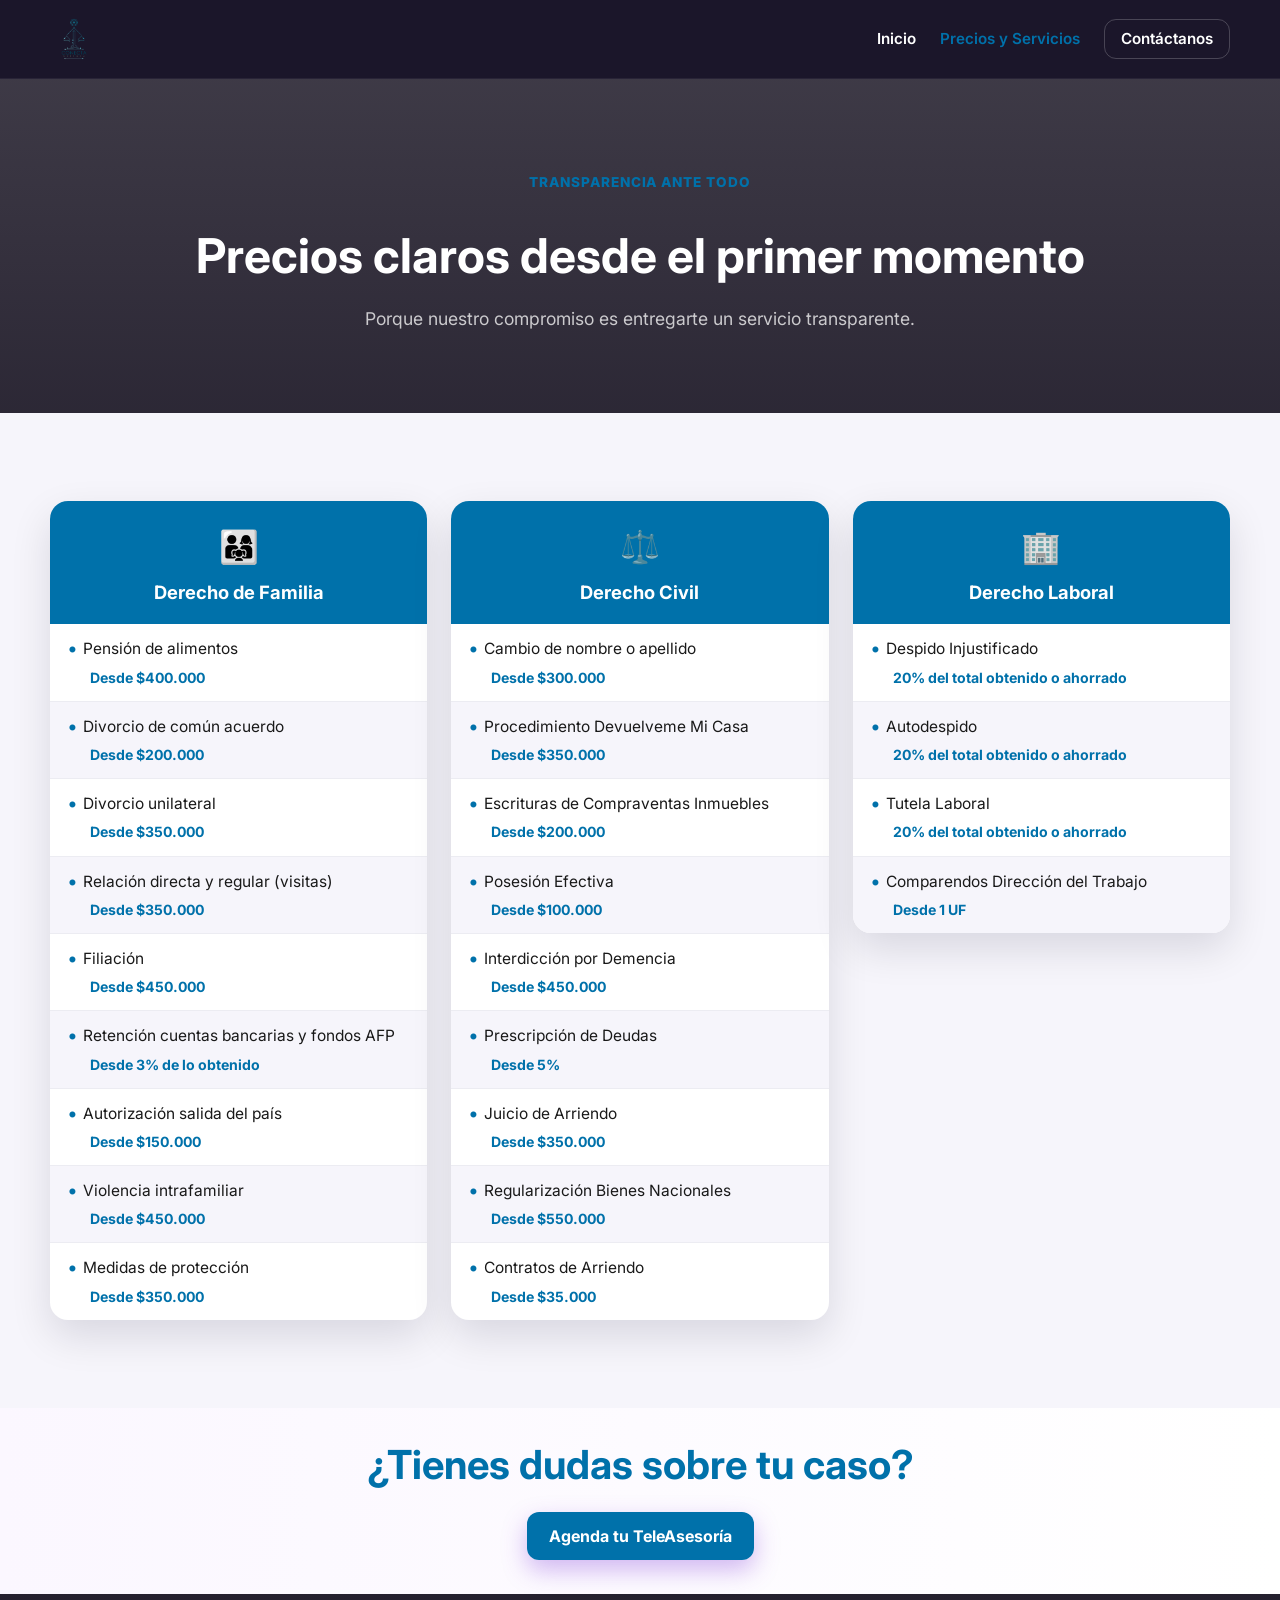
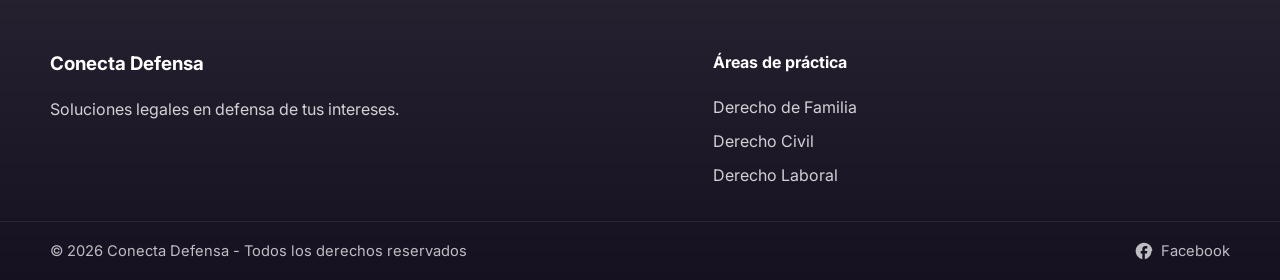
==== precios.html @ cf064979 "Modificaciones hechas por Diego Rojas" ====
<!DOCTYPE html>
<html lang="es">
<head>
  <meta charset="UTF-8" />
  <meta name="viewport" content="width=device-width, initial-scale=1.0" />
  <title>Precios y Servicios | Conecta Defensa</title>
  <meta
    name="description"
    content="Conoce nuestros precios claros y transparentes en Derecho de Familia, Civil y Laboral."
  />
  <link rel="preconnect" href="https://fonts.googleapis.com" />
  <link rel="preconnect" href="https://fonts.gstatic.com" crossorigin />
  <link
    href="https://fonts.googleapis.com/css2?family=Inter:wght@400;500;600;700;800&display=swap"
    rel="stylesheet"
  />
  <link rel="icon" href="./image/fav.ico" type="image/x-icon" />
  <link rel="stylesheet" href="./style.css" />
</head>
<body>
  <header class="site-header">
    <div class="container nav">
      <a href="./index.html" class="logo">
        <img src="./image/ConectaLogo.png" alt="Conecta Defensa" class="logo-img" />
      </a>

      <nav class="menu">
        <a href="./index.html">Inicio</a>
        <a href="./precios.html" class="active">Precios y Servicios</a>
        <a href="https://calendly.com/conectadefensa/30min" class="btn btn-sm btn-outline">Contáctanos</a>
      </nav>
    </div>
  </header>

  <main>
    <!-- BANNER -->
    <section class="pricing-hero">
      <div class="container pricing-hero-content">
        <span class="tag">TRANSPARENCIA ANTE TODO</span>
        <h1>Precios claros desde el primer momento</h1>
        <p>Porque nuestro compromiso es entregarte un servicio transparente.</p>
      </div>
    </section>

    <!-- PRECIOS 3 COLUMNAS -->
    <section class="section light">
      <div class="container">
        <div class="pricing-cols">

          <!-- FAMILIA -->
          <div class="pricing-col">
            <div class="pricing-col-head">
              <span class="pricing-col-icon">👨‍👩‍👧</span>
              <h2>Derecho de Familia</h2>
            </div>
            <ul class="price-table">
              <li>
                <span class="pt-check">•</span>
                <span class="pt-name">Pensión de alimentos</span>
                <span class="pt-price">Desde $400.000</span>
              </li>
              <li>
                <span class="pt-check">•</span>
                <span class="pt-name">Divorcio de común acuerdo</span>
                <span class="pt-price">Desde $200.000</span>
              </li>
              <li>
                <span class="pt-check">•</span>
                <span class="pt-name">Divorcio unilateral</span>
                <span class="pt-price">Desde $350.000</span>
              </li>
              <li>
                <span class="pt-check">•</span>
                <span class="pt-name">Relación directa y regular (visitas)</span>
                <span class="pt-price">Desde $350.000</span>
              </li>
              <li>
                <span class="pt-check">•</span>
                <span class="pt-name">Filiación</span>
                <span class="pt-price">Desde $450.000</span>
              </li>
              <li>
                <span class="pt-check">•</span>
                <span class="pt-name">Retención cuentas bancarias y fondos AFP</span>
                <span class="pt-price">Desde 3% de lo obtenido</span>
              </li>
              <li>
                <span class="pt-check">•</span>
                <span class="pt-name">Autorización salida del país</span>
                <span class="pt-price">Desde $150.000</span>
              </li>
              <li>
                <span class="pt-check">•</span>
                <span class="pt-name">Violencia intrafamiliar</span>
                <span class="pt-price">Desde $450.000</span>
              </li>
              <li>
                <span class="pt-check">•</span>
                <span class="pt-name">Medidas de protección</span>
                <span class="pt-price">Desde $350.000</span>
              </li>
            </ul>
          </div>

          <!-- CIVIL -->
          <div class="pricing-col">
            <div class="pricing-col-head">
              <span class="pricing-col-icon">⚖️</span>
              <h2>Derecho Civil</h2>
            </div>
            <ul class="price-table">
              <li>
                <span class="pt-check">•</span>
                <span class="pt-name">Cambio de nombre o apellido</span>
                <span class="pt-price">Desde $300.000</span>
              </li>
              <li>
                <span class="pt-check">•</span>
                <span class="pt-name">Procedimiento Devuelveme Mi Casa</span>
                <span class="pt-price">Desde $350.000</span>
              </li>
              <li>
                <span class="pt-check">•</span>
                <span class="pt-name">Escrituras de Compraventas Inmuebles</span>
                <span class="pt-price">Desde $200.000</span>
              </li>
              <li>
                <span class="pt-check">•</span>
                <span class="pt-name">Posesión Efectiva</span>
                <span class="pt-price">Desde $100.000</span>
              </li>
              <li>
                <span class="pt-check">•</span>
                <span class="pt-name">Interdicción por Demencia</span>
                <span class="pt-price">Desde $450.000</span>
              </li>
              <li>
                <span class="pt-check">•</span>
                <span class="pt-name">Prescripción de Deudas</span>
                <span class="pt-price">Desde 5%</span>
              </li>
              <li>
                <span class="pt-check">•</span>
                <span class="pt-name">Juicio de Arriendo</span>
                <span class="pt-price">Desde $350.000</span>
              </li>
              <li>
                <span class="pt-check">•</span>
                <span class="pt-name">Regularización Bienes Nacionales</span>
                <span class="pt-price">Desde $550.000</span>
              </li>
              <li>
                <span class="pt-check">•</span>
                <span class="pt-name">Contratos de Arriendo</span>
                <span class="pt-price">Desde $35.000</span>
              </li>
            </ul>
          </div>

          <!-- LABORAL -->
          <div class="pricing-col">
            <div class="pricing-col-head">
              <span class="pricing-col-icon">🏢</span>
              <h2>Derecho Laboral</h2>
            </div>
            <ul class="price-table">
              <li>
                <span class="pt-check">•</span>
                <span class="pt-name">Despido Injustificado</span>
                <span class="pt-price">20% del total obtenido o ahorrado</span>
              </li>
              <li>
                <span class="pt-check">•</span>
                <span class="pt-name">Autodespido</span>
                <span class="pt-price">20% del total obtenido o ahorrado</span>
              </li>
              <li>
                <span class="pt-check">•</span>
                <span class="pt-name">Tutela Laboral</span>
                <span class="pt-price">20% del total obtenido o ahorrado</span>
              </li>
              <li>
                <span class="pt-check">•</span>
                <span class="pt-name">Comparendos Dirección del Trabajo</span>
                <span class="pt-price">Desde 1 UF</span>
              </li>
            </ul>
          </div>

        </div>
      </div>
    </section>

    <!-- CTA -->
    <section class="band-message">
      <div class="container" style="display:flex; flex-direction:column; align-items:center; gap:24px;">
        <h2>¿Tienes dudas sobre tu caso?</h2>
        <a href="https://calendly.com/conectadefensa/30min" class="btn btn-primary">Agenda tu TeleAsesoría</a>
      </div>
    </section>
  </main>

  <footer class="site-footer">
    <div class="container footer-grid">
      <div>
        <h3>Conecta Defensa</h3>
        <p>Soluciones legales en defensa de tus intereses.</p>
      </div>

      <div>
        <h4>Áreas de práctica</h4>
        <ul>
          <li>Derecho de Familia</li>
          <li>Derecho Civil</li>
          <li>Derecho Laboral</li>
        </ul>
      </div>
    </div>

    <div class="footer-bottom">
      <div class="container footer-bottom-inner">
        <p>© 2026 Conecta Defensa - Todos los derechos reservados</p>
        <div class="footer-social">
          <a href="https://web.facebook.com/conectadefensa" target="_blank" rel="noopener" aria-label="Facebook">
            <svg xmlns="http://www.w3.org/2000/svg" width="20" height="20" viewBox="0 0 24 24" fill="currentColor"><path d="M22 12c0-5.52-4.48-10-10-10S2 6.48 2 12c0 4.84 3.44 8.87 8 9.8V15H8v-3h2V9.5C10 7.57 11.57 6 13.5 6H16v3h-2c-.55 0-1 .45-1 1v2h3l-.5 3H13v6.8c4.56-.93 8-4.96 8-9.8z"/></svg>
            Facebook
          </a>
        </div>
      </div>
    </div>
  </footer>
  <script src="./index.js" defer></script>
</body>
</html>
---- style.css ----
:root {
  --bg-dark: #0b0320;
  --bg-darker: #060112;
  --purple: #0071aa;
  --purple-2: #0071aa;
  --purple-3: hsl(218, 100%, 58%);
  --teal: #0e5d73;
  --green: #1d8f2f;
  --green-dark: #167325;
  --orange: #ff6b1a;
  --orange-dark: #e75a10;
  --text: #191919;
  --muted: #6c7280;
  --white: #ffffff;
  --line: #ececf2;
  --bg-light: #f6f5fb;
  --bg-soft: #eef2f7;
  --shadow: 0 16px 40px rgba(12, 12, 31, 0.12);
  --radius: 18px;
  --container: 1180px;
}

* {
  box-sizing: border-box;
}

html {
  scroll-behavior: smooth;
}

body {
  margin: 0;
  font-family: "Inter", sans-serif;
  color: var(--text);
  background: #fff;
  line-height: 1.5;
}

img {
  max-width: 100%;
  display: block;
}

a {
  color: inherit;
  text-decoration: none;
}

button,
input,
textarea {
  font: inherit;
}

.container {
  width: min(calc(100% - 32px), var(--container));
  margin: 0 auto;
}

/* HEADER */
.site-header {
  position: sticky;
  top: 0;
  z-index: 50;
  background: rgba(8, 3, 24, 0.92);
  backdrop-filter: blur(8px);
  border-bottom: 1px solid rgba(255, 255, 255, 0.06);
}

.nav {
  min-height: 78px;
  display: flex;
  align-items: center;
  justify-content: space-between;
  gap: 24px;
}

.logo {
  display: flex;
  align-items: center;
  gap: 12px;
  color: var(--white);
}

.logo-img {
  height: 48px;
  width: auto;
  display: block;
  object-fit: contain;
}

.logo-mark {
  width: 48px;
  height: 48px;
  display: grid;
  place-items: center;
  border-radius: 14px;
  font-weight: 800;
  background: linear-gradient(135deg, var(--purple-2), var(--purple-3));
  box-shadow: var(--shadow);
}

.logo-text {
  display: flex;
  flex-direction: column;
  line-height: 1.1;
}

.logo-text strong {
  font-size: 1rem;
}

.logo-text span {
  font-size: 0.78rem;
  color: rgba(255, 255, 255, 0.72);
}

.menu {
  display: flex;
  align-items: center;
  gap: 24px;
  color: var(--white);
}

.menu a {
  font-weight: 600;
  font-size: 0.95rem;
}

/* BUTTONS */
.btn {
  display: inline-flex;
  align-items: center;
  justify-content: center;
  min-height: 48px;
  padding: 0 22px;
  border-radius: 12px;
  border: 0;
  cursor: pointer;
  font-weight: 700;
  transition: 0.25s ease;
}

.btn:hover {
  transform: translateY(-2px);
}

.btn-sm {
  min-height: 40px;
  padding: 0 16px;
  font-size: 0.92rem;
}

.btn-outline {
  border: 1px solid rgba(255, 255, 255, 0.2);
}

.btn-outline:hover {
  background: rgba(255, 255, 255, 0.08);
}

.btn-primary {
  color: #fff;
  background: linear-gradient(135deg, #0071aa, #0071aa);
  box-shadow: 0 10px 24px rgba(125, 54, 214, 0.35);
}

.btn-whatsapp {
  color: #fff;
  background: linear-gradient(135deg, #189d3b, #22c55e);
  box-shadow: 0 10px 24px rgba(34, 197, 94, 0.35);
}

.btn-orange {
  color: var(--orange);
  background: transparent;
  border: 1.5px solid var(--orange);
}

.btn-orange:hover {
  background: rgba(255, 107, 26, 0.08);
  border-color: var(--orange-dark);
  color: var(--orange-dark);
}

.btn-green {
  color: var(--green);
  background: transparent;
  border: 1.5px solid var(--green);
}

.btn-green:hover {
  background: rgba(29, 143, 47, 0.08);
  border-color: var(--green-dark);
  color: var(--green-dark);
}

.btn-gradient {
  color: #fff;
  background: linear-gradient(90deg, #ffb44d, #ff5f6d, #0071aa);
  box-shadow: 0 12px 24px rgba(217, 70, 239, 0.22);
}

/* HERO */
.hero {
  position: relative;
  min-height: 680px;
  display: flex;
  align-items: center;
  overflow: hidden;
  background:
    linear-gradient(rgba(6, 1, 18, 0.55), rgba(27, 7, 44, 0.8)),
    url("https://images.unsplash.com/photo-1477959858617-67f85cf4f1df?auto=format&fit=crop&w=1600&q=80")
      center/cover no-repeat;
}

.hero-overlay {
  position: absolute;
  inset: 0;
  background:
    radial-gradient(circle at center, rgba(153, 51, 255, 0.12), transparent 35%),
    linear-gradient(to bottom, rgba(29, 9, 47, 0.25), rgba(75, 0, 130, 0.28));
  pointer-events: none;
}

.hero-content {
  position: relative;
  z-index: 2;
  color: #fff;
  padding: 80px 0;
}

.eyebrow {
  margin: 0 0 10px;
  text-transform: uppercase;
  letter-spacing: 0.3em;
  color: #ff934f;
  font-size: 0.82rem;
  font-weight: 700;
}

.hero h1 {
  margin: 0;
  font-size: clamp(2.8rem, 7vw, 4.5rem);
  line-height: 0.95;
  letter-spacing: -0.03em;
}

.hero h2 {
  margin: 18px 0 8px;
  font-size: clamp(1.2rem, 2.5vw, 2rem);
  font-weight: 700;
}

.hero-copy {
  margin: 0;
  font-size: 1.08rem;
  color: rgba(255, 255, 255, 0.92);
}

.hero-highlight {
  margin: 28px 0 0;
  font-size: 2rem;
  font-weight: 800;
  color: #f7ea22;
}

.hero-actions {
  display: flex;
  flex-wrap: wrap;
  gap: 16px;
  margin-top: 30px;
}

/* STATS */
.stats {
  background: linear-gradient(90deg, #000000, #0071aa);
  color: #fff;
  padding: 20px 0;
}

.stats-grid {
  display: grid;
  grid-template-columns: repeat(3, 1fr);
  gap: 18px;
  text-align: center;
}

.stats-grid article strong {
  display: block;
  font-size: 2rem;
  line-height: 1;
}

.stats-grid article span {
  display: block;
  margin-top: 6px;
  color: rgba(255, 255, 255, 0.85);
}

/* SECTIONS */
.section {
  padding: 88px 0;
}

.light {
  background: var(--bg-light);
}

.section-head {
  margin-bottom: 40px;
}

.section-head.center {
  text-align: center;
}

.section-head h2 {
  margin: 0;
  font-size: clamp(2rem, 4vw, 2.7rem);
  line-height: 1.1;
}

.section-head p {
  margin: 12px auto 0;
  max-width: 760px;
  color: var(--muted);
  font-size: 1.06rem;
}

.tag {
  display: inline-block;
  margin-bottom: 10px;
  font-size: 0.85rem;
  font-weight: 800;
  color: #0071aa;
  text-transform: uppercase;
  letter-spacing: 0.07em;
}

/* MINI STEP */
.steps-intro {
  padding: 44px 0 10px;
  background: #fff;
}

.mini-step {
  text-align: center;
}

.mini-step-icon {
  font-size: 2rem;
}

.mini-step h3 {
  margin: 8px 0 4px;
  color: var(--teal);
  font-size: 1.5rem;
}

.mini-step p {
  margin: 0;
  color: var(--muted);
}

/* CARD GRIDS */
.cards-grid {
  display: grid;
  gap: 24px;
}

.cards-grid.three {
  grid-template-columns: repeat(3, 1fr);
}

.cards-grid.two {
  grid-template-columns: repeat(2, 1fr);
}

.info-card,
.testimonial-card,
.reason-card {
  background: #fff;
  border: 1px solid var(--line);
  border-radius: var(--radius);
  box-shadow: var(--shadow);
}

.info-card {
  padding: 30px 24px;
  text-align: center;
}

.icon-circle {
  width: 62px;
  height: 62px;
  margin: 0 auto 14px;
  display: grid;
  place-items: center;
  border-radius: 50%;
  background: radial-gradient(circle at top, #a855f7, #6d28d9);
  color: #fff;
  font-size: 1.5rem;
}

.step-number {
  display: block;
  font-weight: 800;
  color: #3f3f46;
}

.info-card h3 {
  margin: 8px 0;
  font-size: 1.15rem;
}

.info-card p {
  margin: 0;
  color: var(--muted);
}

/* CAROUSEL */
.carousel {
  position: relative;
}

.carousel-inner {
  display: flex;
  align-items: center;
  gap: 12px;
}

.carousel-track-wrapper {
  flex: 1;
  min-width: 0;
  overflow: hidden;
  position: relative;
}

/* Degradado lateral — solo carrusel proceso */
#proceso-carousel .carousel-track-wrapper::before,
#proceso-carousel .carousel-track-wrapper::after {
  content: '';
  position: absolute;
  top: 0;
  bottom: 0;
  width: 18%;
  z-index: 2;
  pointer-events: none;
}

#proceso-carousel .carousel-track-wrapper::before {
  left: 0;
  background: linear-gradient(to right, #f6f5fb 30%, transparent);
}

#proceso-carousel .carousel-track-wrapper::after {
  right: 0;
  background: linear-gradient(to left, #f6f5fb 30%, transparent);
}

.carousel-track {
  display: flex;
  transition: transform 0.45s cubic-bezier(0.4, 0, 0.2, 1);
}

#proceso-carousel .carousel-track {
  gap: 4%;
}

#proceso-carousel .carousel-slide {
  min-width: 68%;
  flex-shrink: 0;
  opacity: 0.4;
  transform: scale(0.96);
  transition: opacity 0.45s ease, transform 0.45s ease;
}

#proceso-carousel .carousel-slide.active {
  opacity: 1;
  transform: scale(1);
}


.carousel-btn {
  flex-shrink: 0;
  width: 40px;
  height: 40px;
  background: #fff;
  border: none;
  border-radius: 50%;
  font-size: 1.1rem;
  font-weight: 700;
  cursor: pointer;
  box-shadow: 0 4px 14px rgba(12, 12, 31, 0.14);
  color: var(--text);
  transition: background 0.2s, color 0.2s, transform 0.2s;
  z-index: 3;
}

.carousel-btn:hover {
  background: var(--purple);
  color: #fff;
  transform: scale(1.08);
}

.carousel-dots {
  display: flex;
  justify-content: center;
  gap: 8px;
  margin-top: 20px;
  margin-bottom: 10px;
}

.carousel-dot {
  width: 10px;
  height: 10px;
  border-radius: 50%;
  border: none;
  background: var(--line);
  cursor: pointer;
  padding: 0;
  transition: background 0.2s, transform 0.2s;
}

.carousel-dot.active {
  background: var(--purple);
  transform: scale(1.3);
}

/* BAND MESSAGE */
.band-message {
  padding: 34px 0;
  background: linear-gradient(90deg, #fbf7ff, #ffffff);
}

.band-message h2 {
  margin: 0 auto;
  max-width: 920px;
  text-align: center;
  color: #0071aa;
  font-size: clamp(1.8rem, 4vw, 2.5rem);
  line-height: 1.15;
}

/* PRICING */
.pricing {
  background: linear-gradient(90deg, #000000, #0071aa);
}

.pricing .section-head h2,
.pricing .section-head .tag {
  color: #fff;
}

.pricing-grid {
  display: grid;
  grid-template-columns: repeat(2, 1fr);
  gap: 40px;
  align-items: start;
}

.price-card {
  background: #fff;
  border-radius: 20px;
  padding: 28px 28px 32px;
  position: relative;
  overflow: hidden;
  box-shadow: 0 20px 45px rgba(13, 12, 34, 0.26);
  min-height: 360px;
}

.price-card::before {
  content: "";
  position: absolute;
  inset: 0 auto 0 0;
  width: 6px;
  border-radius: 20px 0 0 20px;
}

.accent-orange::before {
  background: linear-gradient(180deg, #ff7a18, #ff4e00);
}

.accent-green::before {
  background: linear-gradient(180deg, #46c93a, #17a34a);
}

.plan-label {
  margin: 0 0 4px;
  font-size: 0.92rem;
  font-weight: 700;
  color: #57534e;
}

.price-card h3 {
  margin: 0;
  font-size: 2rem;
  line-height: 1.05;
}

.price {
  margin: 18px 0 22px;
  font-size: 2.4rem;
  font-weight: 800;
  color: var(--orange);
}

.price.free {
  color: var(--green);
}

.currency {
  font-size: 1.4rem;
  vertical-align: top;
}

.price-card ul {
  margin: 0 0 24px;
  padding: 0;
  list-style: none;
}

.price-card li {
  position: relative;
  padding-left: 24px;
  margin-bottom: 10px;
  color: #4b5563;
}

.price-card li::before {
  content: "✓";
  position: absolute;
  left: 0;
  top: 0;
  color: var(--green);
  font-weight: 800;
}

/* REASONS */
.reasons {
  background: #edf2f7;
}

.reason-card {
  max-width: 720px;
  margin: 0 auto;
  text-align: center;
  padding: 38px 24px;
  border-left: 5px solid #34c759;
}

.reason-icon {
  width: 68px;
  height: 68px;
  margin: 0 auto 14px;
  display: grid;
  place-items: center;
  border-radius: 50%;
  border: 2px solid #6d5dfc;
  color: #6d5dfc;
  font-size: 1.6rem;
}

.reason-card h3 {
  margin: 0 0 8px;
  font-size: 1.5rem;
}

.reason-card p {
  margin: 0;
  color: var(--muted);
}

/* TESTIMONIALS */
.testimonials {
  background: #fff;
}

.testimonial-card {
  padding: 28px;
}

.testimonial-card h3 {
  margin: 0 0 12px;
  font-size: 1.2rem;
}

.testimonial-card p {
  margin: 0 0 18px;
  color: var(--muted);
}

.testimonial-user {
  display: flex;
  align-items: center;
  gap: 12px;
}

.avatar {
  width: 46px;
  height: 46px;
  display: grid;
  place-items: center;
  border-radius: 50%;
  background: linear-gradient(135deg, #7c3aed, #f97316);
  color: #fff;
  font-weight: 800;
  overflow: hidden;
  flex-shrink: 0;
}

.avatar img {
  width: 100%;
  height: 100%;
  object-fit: cover;
  display: block;
}

.testimonial-user span {
  display: block;
  color: var(--muted);
  font-size: 0.92rem;
}

/* SECURITY BAND */
.security-band {
  background: linear-gradient(90deg, #000000, #0071aa);
  color: #fff;
  padding: 16px 0;
  text-align: center;
  font-weight: 700;
}

/* CONTACT */
.contact {
  background: #f5f6f8;
}

.contact-grid {
  display: grid;
  grid-template-columns: 1fr 1.4fr;
  gap: 48px;
  align-items: stretch;
}

.contact-info {
  display: flex;
  flex-direction: column;
  gap: 28px;
  justify-content: center;
}

.contact-list {
  list-style: none;
  padding: 0;
  margin: 0;
  display: flex;
  flex-direction: column;
  gap: 18px;
}

.contact-list li {
  display: flex;
  align-items: flex-start;
  gap: 12px;
  font-size: 1rem;
  color: var(--text);
  line-height: 1.5;
}

.contact-icon {
  font-size: 1.3rem;
  flex-shrink: 0;
  margin-top: 1px;
}

.contact-map {
  border-radius: var(--radius);
  overflow: hidden;
  min-height: 360px;
  box-shadow: var(--shadow);
}

.contact-map iframe {
  display: block;
  width: 100%;
  height: 100%;
  min-height: 360px;
  border: 0;
}

/* FOOTER */
.site-footer {
  color: #fff;
  background:
    linear-gradient(rgba(7, 2, 18, 0.88), rgba(7, 2, 18, 0.94)),
    url("https://images.unsplash.com/photo-1477959858617-67f85cf4f1df?auto=format&fit=crop&w=1600&q=80")
      center/cover no-repeat;
}

.footer-grid {
  display: grid;
  grid-template-columns: 1.1fr 0.9fr;
  gap: 32px;
  padding: 56px 0 34px;
}

.site-footer h3,
.site-footer h4 {
  margin-top: 0;
}

.site-footer p,
.site-footer li {
  color: rgba(255, 255, 255, 0.8);
}

.site-footer ul {
  list-style: none;
  padding: 0;
  margin: 0;
}

.site-footer li + li {
  margin-top: 10px;
}

.footer-bottom {
  border-top: 1px solid rgba(255, 255, 255, 0.08);
  padding: 18px 0;
}

.footer-bottom-inner {
  display: flex;
  align-items: center;
  justify-content: space-between;
  gap: 16px;
  flex-wrap: wrap;
}

.footer-bottom p {
  margin: 0;
  color: rgba(255, 255, 255, 0.72);
  font-size: 0.92rem;
}

.footer-social a {
  display: flex;
  align-items: center;
  gap: 7px;
  color: rgba(255, 255, 255, 0.72);
  font-size: 0.92rem;
  transition: color 0.2s;
}

.footer-social a:hover {
  color: #fff;
}

/* FUNDADOR */
.founder-grid {
  display: grid;
  grid-template-columns: 300px 1fr;
  gap: 56px;
  align-items: center;
}

.founder-image img {
  width: 100%;
  border-radius: var(--radius);
  box-shadow: var(--shadow);
  object-fit: cover;
  aspect-ratio: 3/4;
}

.founder-text .tag {
  display: inline-block;
  margin-bottom: 10px;
}

.founder-text h2 {
  margin: 0 0 18px;
  font-size: clamp(1.8rem, 3.5vw, 2.4rem);
}

.founder-text p {
  color: var(--muted);
  line-height: 1.7;
  margin: 0 0 20px;
}

.founder-name {
  font-weight: 700;
  color: var(--text);
  font-size: 1rem;
}

.founder-name span {
  font-weight: 400;
  color: var(--muted);
}

/* PRICING PAGE */
.pricing-hero {
  background:
    linear-gradient(rgba(7, 2, 18, 0.78), rgba(7, 2, 18, 0.85)),
    url("https://images.unsplash.com/photo-1589829545856-d10d557cf95f?auto=format&fit=crop&w=1600&q=80")
      center/cover no-repeat;
  padding: 90px 0 80px;
  color: #fff;
}

.pricing-hero-content {
  text-align: center;
}

.pricing-hero-content .tag {
  margin-bottom: 16px;
}

.pricing-hero h1 {
  margin: 12px 0 14px;
  font-size: clamp(2rem, 4.5vw, 3rem);
  color: #fff;
}

.pricing-hero p {
  margin: 0;
  color: rgba(255, 255, 255, 0.75);
  font-size: 1.1rem;
}

.price-table-card {
  background: #fff;
  border-radius: var(--radius);
  box-shadow: var(--shadow);
  overflow: hidden;
  max-width: 820px;
  margin: 0 auto;
}

.price-table {
  list-style: none;
  padding: 0;
  margin: 0;
}

.price-table li {
  display: flex;
  align-items: center;
  gap: 14px;
  padding: 16px 28px;
  border-bottom: 1px solid var(--line);
}

.price-table li:last-child {
  border-bottom: none;
}

.price-table li:nth-child(even) {
  background: var(--bg-light);
}

.pt-check {
  color: var(--purple);
  font-weight: 700;
  font-size: 1.2rem;
  flex-shrink: 0;
  line-height: 1;
}

.pt-name {
  flex: 1;
  font-size: 0.97rem;
  color: var(--text);
}

.pt-price {
  font-weight: 700;
  color: var(--purple);
  font-size: 0.95rem;
  white-space: nowrap;
}

.menu a.active {
  color: var(--purple);
  font-weight: 600;
}

.pricing-cols {
  display: grid;
  grid-template-columns: repeat(3, 1fr);
  gap: 24px;
  align-items: start;
}

.pricing-col {
  background: #fff;
  border-radius: var(--radius);
  box-shadow: var(--shadow);
  overflow: hidden;
}

.pricing-col-head {
  background: var(--purple);
  color: #fff;
  padding: 22px 20px 18px;
  text-align: center;
}

.pricing-col-icon {
  display: block;
  font-size: 2rem;
  margin-bottom: 8px;
}

.pricing-col-head h2 {
  margin: 0;
  font-size: 1.15rem;
  color: #fff;
}

.pricing-col .price-table li {
  padding: 13px 18px;
  flex-wrap: wrap;
  gap: 6px;
}

.pricing-col .pt-price {
  width: 100%;
  padding-left: 22px;
  font-size: 0.88rem;
  color: var(--purple);
}

/* RESPONSIVE */
@media (max-width: 1024px) {
  .cards-grid.three,
  .pricing-grid,
  .contact-grid,
  .footer-grid,
  .founder-grid,
  .pricing-cols {
    grid-template-columns: 1fr;
  }

  .founder-grid {
    gap: 32px;
    text-align: center;
  }

  .founder-image {
    max-width: 260px;
    margin: 0 auto;
  }

  .founder-image img {
    aspect-ratio: 1/1;
  }

  .founder-text .tag {
    display: inline-block;
  }

  .cards-grid.two {
    grid-template-columns: 1fr;
  }

  .hero {
    min-height: 600px;
  }
}

@media (max-width: 820px) {
  .nav {
    flex-direction: column;
    justify-content: center;
    padding: 16px 0;
  }

  .menu {
    flex-wrap: wrap;
    justify-content: center;
    gap: 14px;
  }

  .stats-grid {
    grid-template-columns: 1fr;
    gap: 14px;
  }

  .hero-actions {
    flex-direction: column;
    align-items: flex-start;
  }

  .hero-highlight {
    font-size: 1.5rem;
  }

  .section {
    padding: 68px 0;
  }
}

@media (max-width: 540px) {
  .container {
    width: min(calc(100% - 24px), var(--container));
  }

  .hero-content {
    padding: 64px 0;
  }

  .hero h1 {
    font-size: 2.5rem;
  }

  .hero h2 {
    font-size: 1.1rem;
  }

  .btn {
    width: 100%;
  }

  .price-card,
  .contact-form,
  .info-card,
  .testimonial-card,
  .reason-card {
    border-radius: 16px;
  }
}

.hero {
  position: relative;
  min-height: 680px;
  display: flex;
  align-items: center;
  overflow: hidden;
  background: #0b0320;
}

.hero-bg-video {
  position: absolute;
  inset: 0;
  width: 100%;
  height: 100%;
  object-fit: cover;
  z-index: 0;
}

.hero-overlay {
  position: absolute;
  inset: 0;
  z-index: 1;
  background:
    linear-gradient(rgba(6, 1, 18, 0.45), rgba(27, 7, 44, 0.72)),
    linear-gradient(90deg, rgba(11, 3, 32, 0.55), rgba(11, 3, 32, 0.2));
}

.hero-content {
  position: relative;
  z-index: 2;
  color: #fff;
  padding: 80px 0;
}

.padding-socio {
  padding: 60px 60px 10px;
}
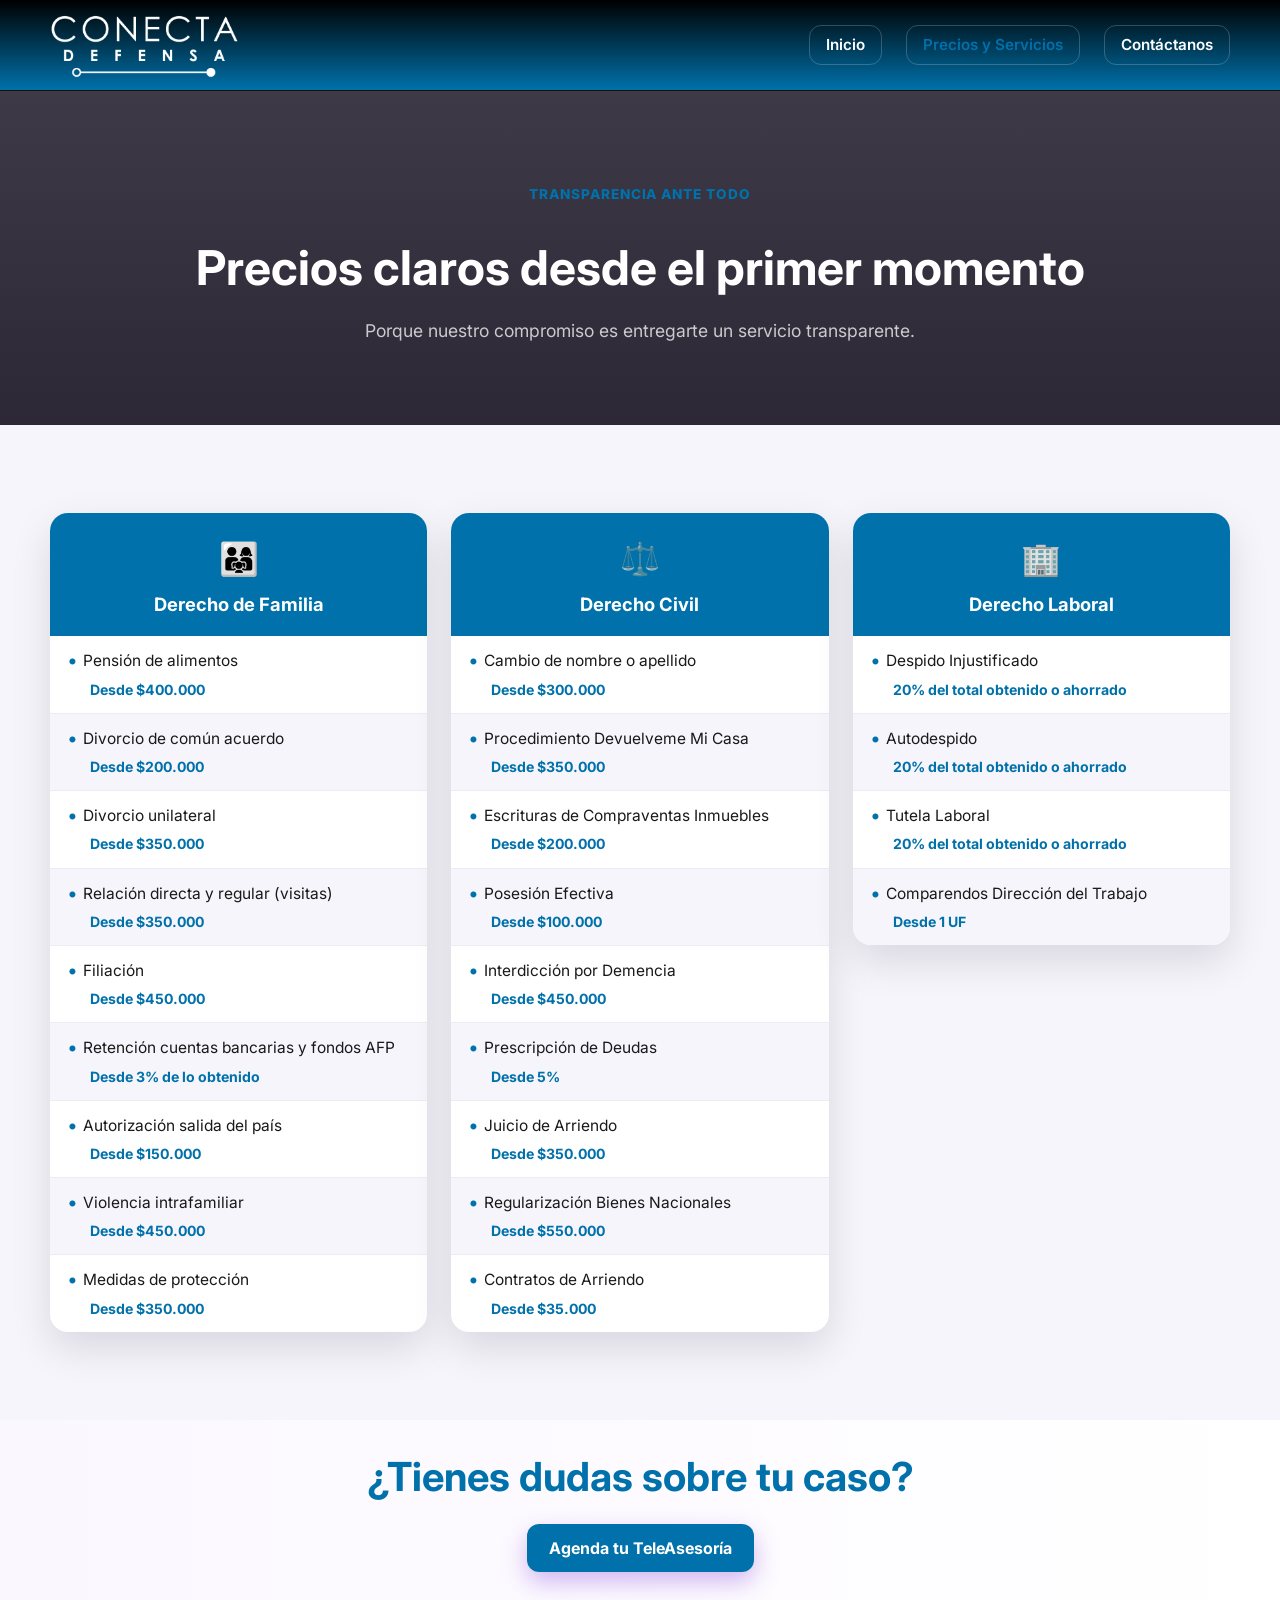
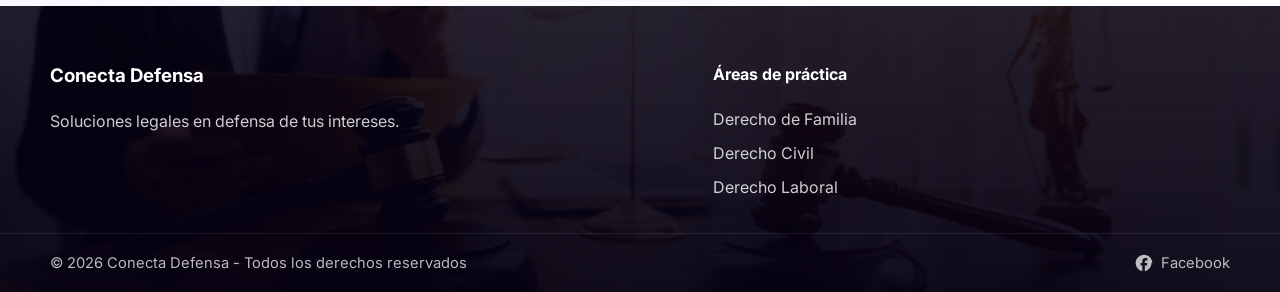
==== commit bedc63ad: "modificaciones finales" ====
--- a/precios.html
+++ b/precios.html
@@ -14,19 +14,20 @@
     href="https://fonts.googleapis.com/css2?family=Inter:wght@400;500;600;700;800&display=swap"
     rel="stylesheet"
   />
-  <link rel="icon" href="./image/fav.ico" type="image/x-icon" />
-  <link rel="stylesheet" href="./style.css" />
+  <link rel="icon" href="./content/fav.ico" type="image/x-icon" />
+  <link rel="stylesheet" href="./style/style.css" />
 </head>
 <body>
   <header class="site-header">
     <div class="container nav">
       <a href="./index.html" class="logo">
-        <img src="./image/ConectaLogo.png" alt="Conecta Defensa" class="logo-img" />
+        <!--<img src="./content/ConectaLogoBlanco.png" alt="Conecta Defensa" class="logo-img" />-->
+        <img src="./content/ConectaLetrasBlanco.png" alt="" class="logo-letters" />
       </a>
 
       <nav class="menu">
-        <a href="./index.html">Inicio</a>
-        <a href="./precios.html" class="active">Precios y Servicios</a>
+        <a href="./index.html" class="btn btn-sm btn-outline">Inicio</a>
+        <a href="./precios.html" class="btn btn-sm btn-outline active">Precios y Servicios</a>
         <a href="https://calendly.com/conectadefensa/30min" class="btn btn-sm btn-outline">Contáctanos</a>
       </nav>
     </div>
@@ -229,6 +230,6 @@
       </div>
     </div>
   </footer>
-  <script src="./index.js" defer></script>
+  <script src="./js/index.js" defer></script>
 </body>
 </html>
--- a/style/style.css
+++ b/style/style.css
@@ -0,0 +1,1180 @@
+:root {
+  --bg-dark: #0b0320;
+  --bg-darker: #060112;
+  --purple: #0071aa;
+  --purple-2: #0071aa;
+  --purple-3: hsl(218, 100%, 58%);
+  --teal: #0e5d73;
+  --green: #1d8f2f;
+  --green-dark: #167325;
+  --orange: #ff6b1a;
+  --orange-dark: #e75a10;
+  --text: #191919;
+  --muted: #6c7280;
+  --white: #ffffff;
+  --line: #ececf2;
+  --bg-light: #f6f5fb;
+  --bg-soft: #eef2f7;
+  --shadow: 0 16px 40px rgba(12, 12, 31, 0.12);
+  --radius: 18px;
+  --container: 1180px;
+}
+
+* {
+  box-sizing: border-box;
+}
+
+html {
+  scroll-behavior: smooth;
+}
+
+body {
+  margin: 0;
+  font-family: "Inter", sans-serif;
+  color: var(--text);
+  background: #fff;
+  line-height: 1.5;
+}
+
+img {
+  max-width: 100%;
+  display: block;
+}
+
+a {
+  color: inherit;
+  text-decoration: none;
+}
+
+button,
+input,
+textarea {
+  font: inherit;
+}
+
+.container {
+  width: min(calc(100% - 32px), var(--container));
+  margin: 0 auto;
+}
+
+/* HEADER */
+.site-header {
+  position: sticky;
+  top: 0;
+  z-index: 50;
+  background: linear-gradient(180deg, #000000, #0071aa);
+  backdrop-filter: blur(8px);
+  border-bottom: 1px solid rgba(255, 255, 255, 0.06);
+}
+
+.nav {
+  min-height: 90px;
+  display: flex;
+  align-items: center;
+  justify-content: space-between;
+  gap: 24px;
+}
+
+.logo {
+  display: flex;
+  align-items: center;
+  gap: 12px;
+  color: var(--white);
+}
+
+.logo-img {
+  height: 48px;
+  width: auto;
+  display: block;
+  object-fit: contain;
+}
+
+.logo-letters {
+  height: 70px;
+  width: auto;
+  display: block;
+  object-fit: contain;
+}
+
+
+.logo-mark {
+  width: 48px;
+  height: 48px;
+  display: grid;
+  place-items: center;
+  border-radius: 14px;
+  font-weight: 800;
+  background: linear-gradient(135deg, var(--purple-2), var(--purple-3));
+  box-shadow: var(--shadow);
+}
+
+.logo-text {
+  display: flex;
+  flex-direction: column;
+  line-height: 1.1;
+}
+
+.logo-text strong {
+  font-size: 1rem;
+}
+
+.logo-text span {
+  font-size: 0.78rem;
+  color: rgba(255, 255, 255, 0.72);
+}
+
+.menu {
+  display: flex;
+  align-items: center;
+  gap: 24px;
+  color: var(--white);
+}
+
+.menu a {
+  font-weight: 600;
+  font-size: 0.95rem;
+}
+
+/* BUTTONS */
+.btn {
+  display: inline-flex;
+  align-items: center;
+  justify-content: center;
+  min-height: 48px;
+  padding: 0 22px;
+  border-radius: 12px;
+  border: 0;
+  cursor: pointer;
+  font-weight: 700;
+  transition: 0.25s ease;
+}
+
+.btn:hover {
+  transform: translateY(-2px);
+}
+
+.btn-sm {
+  min-height: 40px;
+  padding: 0 16px;
+  font-size: 0.92rem;
+}
+
+.btn-outline {
+  border: 1px solid rgba(255, 255, 255, 0.2);
+}
+
+.btn-outline:hover {
+  background: rgba(255, 255, 255, 0.08);
+}
+
+.btn-primary {
+  color: #fff;
+  background: linear-gradient(135deg, #0071aa, #0071aa);
+  box-shadow: 0 10px 24px rgba(125, 54, 214, 0.35);
+}
+
+.btn-whatsapp {
+  color: #fff;
+  background: linear-gradient(135deg, #189d3b, #22c55e);
+  box-shadow: 0 10px 24px rgba(34, 197, 94, 0.35);
+}
+
+.btn-orange {
+  color: var(--orange);
+  background: transparent;
+  border: 1.5px solid var(--orange);
+}
+
+.btn-orange:hover {
+  background: rgba(255, 107, 26, 0.08);
+  border-color: var(--orange-dark);
+  color: var(--orange-dark);
+}
+
+.btn-green {
+  color: var(--green);
+  background: transparent;
+  border: 1.5px solid var(--green);
+}
+
+.btn-green:hover {
+  background: rgba(29, 143, 47, 0.08);
+  border-color: var(--green-dark);
+  color: var(--green-dark);
+}
+
+.btn-gradient {
+  color: #fff;
+  background: linear-gradient(90deg, #ffb44d, #ff5f6d, #0071aa);
+  box-shadow: 0 12px 24px rgba(217, 70, 239, 0.22);
+}
+
+/* HERO */
+.hero {
+  position: relative;
+  min-height: 680px;
+  display: flex;
+  align-items: center;
+  overflow: hidden;
+  background:
+    linear-gradient(rgba(6, 1, 18, 0.55), rgba(27, 7, 44, 0.8)),
+    url("https://images.unsplash.com/photo-1477959858617-67f85cf4f1df?auto=format&fit=crop&w=1600&q=80")
+      center/cover no-repeat;
+}
+
+.hero-overlay {
+  position: absolute;
+  inset: 0;
+  background:
+    radial-gradient(circle at center, rgba(153, 51, 255, 0.12), transparent 35%),
+    linear-gradient(to bottom, rgba(29, 9, 47, 0.25), rgba(75, 0, 130, 0.28));
+  pointer-events: none;
+}
+
+.hero-content {
+  position: relative;
+  z-index: 2;
+  color: #fff;
+  padding: 80px 0;
+}
+
+.eyebrow {
+  margin: 0 0 10px;
+  text-transform: uppercase;
+  letter-spacing: 0.3em;
+  color: #ff934f;
+  font-size: 0.82rem;
+  font-weight: 700;
+}
+
+.hero h1 {
+  margin: 0;
+  font-size: clamp(2.8rem, 7vw, 4.5rem);
+  line-height: 0.95;
+  letter-spacing: -0.03em;
+}
+
+.hero h2 {
+  margin: 18px 0 8px;
+  font-size: clamp(1.2rem, 2.5vw, 2rem);
+  font-weight: 700;
+}
+
+.hero-copy {
+  margin: 0;
+  font-size: 1.08rem;
+  color: rgba(255, 255, 255, 0.92);
+}
+
+.hero-highlight {
+  margin: 28px 0 0;
+  font-size: 2rem;
+  font-weight: 800;
+  color: #f7ea22;
+}
+
+.hero-actions {
+  display: flex;
+  flex-wrap: wrap;
+  gap: 16px;
+  margin-top: 30px;
+}
+
+/* STATS */
+.stats {
+  background: linear-gradient(90deg, #000000, #0071aa);
+  color: #fff;
+  padding: 20px 0;
+}
+
+.stats-grid {
+  display: grid;
+  grid-template-columns: repeat(3, 1fr);
+  gap: 18px;
+  text-align: center;
+}
+
+.stats-grid article strong {
+  display: block;
+  font-size: 2rem;
+  line-height: 1;
+}
+
+.stats-grid article span {
+  display: block;
+  margin-top: 6px;
+  color: rgba(255, 255, 255, 0.85);
+}
+
+/* SECTIONS */
+.section {
+  padding: 88px 0;
+}
+
+.light {
+  background: var(--bg-light);
+}
+
+.section-head {
+  margin-bottom: 40px;
+}
+
+.section-head.center {
+  text-align: center;
+}
+
+.section-head h2 {
+  margin: 0;
+  font-size: clamp(2rem, 4vw, 2.7rem);
+  line-height: 1.1;
+}
+
+.section-head p {
+  margin: 12px auto 0;
+  max-width: 760px;
+  color: var(--muted);
+  font-size: 1.06rem;
+}
+
+.tag {
+  display: inline-block;
+  margin-bottom: 10px;
+  font-size: 0.85rem;
+  font-weight: 800;
+  color: #0071aa;
+  text-transform: uppercase;
+  letter-spacing: 0.07em;
+}
+
+/* MINI STEP */
+.steps-intro {
+  padding: 44px 0 10px;
+  background: #fff;
+}
+
+.mini-step {
+  text-align: center;
+}
+
+.mini-step-icon {
+  font-size: 2rem;
+}
+
+.mini-step h3 {
+  margin: 8px 0 4px;
+  color: var(--teal);
+  font-size: 1.5rem;
+}
+
+.mini-step p {
+  margin: 0;
+  color: var(--muted);
+}
+
+/* CARD GRIDS */
+.cards-grid {
+  display: grid;
+  gap: 24px;
+}
+
+.cards-grid.three {
+  grid-template-columns: repeat(3, 1fr);
+}
+
+.cards-grid.two {
+  grid-template-columns: repeat(2, 1fr);
+}
+
+.info-card,
+.testimonial-card,
+.reason-card {
+  background: #fff;
+  border: 1px solid var(--line);
+  border-radius: var(--radius);
+  box-shadow: var(--shadow);
+}
+
+.info-card {
+  padding: 30px 24px;
+  text-align: center;
+}
+
+.icon-circle {
+  width: 62px;
+  height: 62px;
+  margin: 0 auto 14px;
+  display: grid;
+  place-items: center;
+  border-radius: 50%;
+  background: radial-gradient(circle at top, #000000, #0071aa);
+  color: #fff;
+  font-size: 1.5rem;
+}
+
+.step-number {
+  display: block;
+  font-weight: 800;
+  color: #3f3f46;
+}
+
+.info-card h3 {
+  margin: 8px 0;
+  font-size: 1.15rem;
+}
+
+.info-card p {
+  margin: 0;
+  color: var(--muted);
+}
+
+/* CAROUSEL */
+.carousel {
+  position: relative;
+}
+
+.carousel-inner {
+  display: flex;
+  align-items: center;
+  gap: 12px;
+}
+
+.carousel-track-wrapper {
+  flex: 1;
+  min-width: 0;
+  overflow: hidden;
+  position: relative;
+}
+
+/* Degradado lateral — solo carrusel proceso */
+#proceso-carousel .carousel-track-wrapper::before,
+#proceso-carousel .carousel-track-wrapper::after {
+  content: '';
+  position: absolute;
+  top: 0;
+  bottom: 0;
+  width: 18%;
+  z-index: 2;
+  pointer-events: none;
+}
+
+#proceso-carousel .carousel-track-wrapper::before {
+  left: 0;
+  background: linear-gradient(to right, #f6f5fb 30%, transparent);
+}
+
+#proceso-carousel .carousel-track-wrapper::after {
+  right: 0;
+  background: linear-gradient(to left, #f6f5fb 30%, transparent);
+}
+
+.carousel-track {
+  display: flex;
+  transition: transform 0.45s cubic-bezier(0.4, 0, 0.2, 1);
+}
+
+#proceso-carousel .carousel-track {
+  gap: 4%;
+}
+
+#proceso-carousel .carousel-slide {
+  min-width: 68%;
+  flex-shrink: 0;
+  opacity: 0.4;
+  transform: scale(0.96);
+  transition: opacity 0.45s ease, transform 0.45s ease;
+}
+
+#proceso-carousel .carousel-slide.active {
+  opacity: 1;
+  transform: scale(1);
+}
+
+
+.carousel-btn {
+  flex-shrink: 0;
+  width: 40px;
+  height: 40px;
+  background: #fff;
+  border: none;
+  border-radius: 50%;
+  font-size: 1.1rem;
+  font-weight: 700;
+  cursor: pointer;
+  box-shadow: 0 4px 14px rgba(12, 12, 31, 0.14);
+  color: var(--text);
+  transition: background 0.2s, color 0.2s, transform 0.2s;
+  z-index: 3;
+}
+
+.carousel-btn:hover {
+  background: var(--purple);
+  color: #fff;
+  transform: scale(1.08);
+}
+
+.carousel-dots {
+  display: flex;
+  justify-content: center;
+  gap: 8px;
+  margin-top: 20px;
+  margin-bottom: 10px;
+}
+
+.carousel-dot {
+  width: 10px;
+  height: 10px;
+  border-radius: 50%;
+  border: none;
+  background: var(--line);
+  cursor: pointer;
+  padding: 0;
+  transition: background 0.2s, transform 0.2s;
+}
+
+.carousel-dot.active {
+  background: var(--purple);
+  transform: scale(1.3);
+}
+
+/* BAND MESSAGE */
+.band-message {
+  padding: 34px 0;
+  background: linear-gradient(90deg, #fbf7ff, #ffffff);
+}
+
+.band-message h2 {
+  margin: 0 auto;
+  max-width: 920px;
+  text-align: center;
+  color: #0071aa;
+  font-size: clamp(1.8rem, 4vw, 2.5rem);
+  line-height: 1.15;
+}
+
+/* PRICING */
+.pricing {
+  background: linear-gradient(90deg, #000000, #0071aa);
+}
+
+.pricing .section-head h2,
+.pricing .section-head .tag {
+  color: #fff;
+}
+
+.pricing-grid {
+  display: grid;
+  grid-template-columns: repeat(2, 1fr);
+  gap: 40px;
+  align-items: start;
+}
+
+.price-card {
+  background: #fff;
+  border-radius: 20px;
+  padding: 28px 28px 32px;
+  position: relative;
+  overflow: hidden;
+  box-shadow: 0 20px 45px rgba(13, 12, 34, 0.26);
+  min-height: 360px;
+}
+
+.price-card::before {
+  content: "";
+  position: absolute;
+  inset: 0 auto 0 0;
+  width: 6px;
+  border-radius: 20px 0 0 20px;
+}
+
+.accent-orange::before {
+  background: linear-gradient(180deg, #ff7a18, #ff4e00);
+}
+
+.accent-green::before {
+  background: linear-gradient(180deg, #46c93a, #17a34a);
+}
+
+.plan-label {
+  margin: 0 0 4px;
+  font-size: 0.92rem;
+  font-weight: 700;
+  color: #57534e;
+}
+
+.price-card h3 {
+  margin: 0;
+  font-size: 2rem;
+  line-height: 1.05;
+}
+
+.price {
+  margin: 18px 0 22px;
+  font-size: 2.4rem;
+  font-weight: 800;
+  color: var(--orange);
+}
+
+.price.free {
+  color: var(--green);
+}
+
+.currency {
+  font-size: 1.4rem;
+  vertical-align: top;
+}
+
+.price-card ul {
+  margin: 0 0 24px;
+  padding: 0;
+  list-style: none;
+}
+
+.price-card li {
+  position: relative;
+  padding-left: 24px;
+  margin-bottom: 10px;
+  color: #4b5563;
+}
+
+.price-card li::before {
+  content: "✓";
+  position: absolute;
+  left: 0;
+  top: 0;
+  color: var(--green);
+  font-weight: 800;
+}
+
+/* REASONS */
+.reasons {
+  background: #edf2f7;
+}
+
+.reason-card {
+  max-width: 720px;
+  margin: 0 auto;
+  text-align: center;
+  padding: 38px 24px;
+  border-left: 5px solid #34c759;
+}
+
+.reason-icon {
+  width: 68px;
+  height: 68px;
+  margin: 0 auto 14px;
+  display: grid;
+  place-items: center;
+  border-radius: 50%;
+  border: 2px solid #6d5dfc;
+  color: #6d5dfc;
+  font-size: 1.6rem;
+}
+
+.reason-card h3 {
+  margin: 0 0 8px;
+  font-size: 1.5rem;
+}
+
+.reason-card p {
+  margin: 0;
+  color: var(--muted);
+}
+
+/* TESTIMONIALS */
+.testimonials {
+  background: #fff;
+}
+
+.testimonial-card {
+  padding: 28px;
+}
+
+.testimonial-card h3 {
+  margin: 0 0 12px;
+  font-size: 1.2rem;
+}
+
+.testimonial-card p {
+  margin: 0 0 18px;
+  color: var(--muted);
+}
+
+.testimonial-user {
+  display: flex;
+  align-items: center;
+  gap: 12px;
+}
+
+.avatar {
+  width: 46px;
+  height: 46px;
+  display: grid;
+  place-items: center;
+  border-radius: 50%;
+  background: linear-gradient(135deg, #7c3aed, #f97316);
+  color: #fff;
+  font-weight: 800;
+  overflow: hidden;
+  flex-shrink: 0;
+}
+
+.avatar img {
+  width: 100%;
+  height: 100%;
+  object-fit: cover;
+  display: block;
+}
+
+.testimonial-user span {
+  display: block;
+  color: var(--muted);
+  font-size: 0.92rem;
+}
+
+/* SECURITY BAND */
+.security-band {
+  background: linear-gradient(90deg, #000000, #0071aa);
+  color: #fff;
+  padding: 16px 0;
+  text-align: center;
+  font-weight: 700;
+}
+
+/* CONTACT */
+.contact {
+  background: #f5f6f8;
+}
+
+.contact-grid {
+  display: grid;
+  grid-template-columns: 1fr 1.4fr;
+  gap: 48px;
+  align-items: stretch;
+}
+
+.contact-info {
+  display: flex;
+  flex-direction: column;
+  gap: 28px;
+  justify-content: center;
+}
+
+.contact-list {
+  list-style: none;
+  padding: 0;
+  margin: 0;
+  display: flex;
+  flex-direction: column;
+  gap: 18px;
+}
+
+.contact-list li {
+  display: flex;
+  align-items: flex-start;
+  gap: 12px;
+  font-size: 1rem;
+  color: var(--text);
+  line-height: 1.5;
+}
+
+.contact-icon {
+  font-size: 1.3rem;
+  flex-shrink: 0;
+  margin-top: 1px;
+}
+
+.contact-map {
+  border-radius: var(--radius);
+  overflow: hidden;
+  min-height: 360px;
+  box-shadow: var(--shadow);
+}
+
+.contact-map iframe {
+  display: block;
+  width: 100%;
+  height: 100%;
+  min-height: 360px;
+  border: 0;
+}
+
+/* FOOTER */
+.site-footer {
+  color: #fff;
+  background:
+    linear-gradient(rgba(7, 2, 18, 0.88), rgba(7, 2, 18, 0.94)),
+    url("../content/footerImage.jpg") center/cover no-repeat;
+}
+
+.footer-grid {
+  display: grid;
+  grid-template-columns: 1.1fr 0.9fr;
+  gap: 32px;
+  padding: 56px 0 34px;
+}
+
+.site-footer h3,
+.site-footer h4 {
+  margin-top: 0;
+}
+
+.site-footer p,
+.site-footer li {
+  color: rgba(255, 255, 255, 0.8);
+}
+
+.site-footer ul {
+  list-style: none;
+  padding: 0;
+  margin: 0;
+}
+
+.site-footer li + li {
+  margin-top: 10px;
+}
+
+.footer-bottom {
+  border-top: 1px solid rgba(255, 255, 255, 0.08);
+  padding: 18px 0;
+}
+
+.footer-bottom-inner {
+  display: flex;
+  align-items: center;
+  justify-content: space-between;
+  gap: 16px;
+  flex-wrap: wrap;
+}
+
+.footer-bottom p {
+  margin: 0;
+  color: rgba(255, 255, 255, 0.72);
+  font-size: 0.92rem;
+}
+
+.footer-social a {
+  display: flex;
+  align-items: center;
+  gap: 7px;
+  color: rgba(255, 255, 255, 0.72);
+  font-size: 0.92rem;
+  transition: color 0.2s;
+}
+
+.footer-social a:hover {
+  color: #fff;
+}
+
+/* FUNDADOR */
+.founder-grid {
+  display: grid;
+  grid-template-columns: 300px 1fr;
+  gap: 56px;
+  align-items: center;
+}
+
+.founder-image img {
+  width: 100%;
+  border-radius: var(--radius);
+  box-shadow: var(--shadow);
+  object-fit: cover;
+  aspect-ratio: 3/4;
+}
+
+.founder-text .tag {
+  display: inline-block;
+  margin-bottom: 10px;
+}
+
+.founder-text h2 {
+  margin: 0 0 18px;
+  font-size: clamp(1.8rem, 3.5vw, 2.4rem);
+}
+
+.founder-text p {
+  color: var(--muted);
+  line-height: 1.7;
+  margin: 0 0 20px;
+}
+
+.founder-name {
+  font-weight: 700;
+  color: var(--text);
+  font-size: 1rem;
+}
+
+.founder-name span {
+  font-weight: 400;
+  color: var(--muted);
+}
+
+/* PRICING PAGE */
+.pricing-hero {
+  background:
+    linear-gradient(rgba(7, 2, 18, 0.78), rgba(7, 2, 18, 0.85)),
+    url("https://images.unsplash.com/photo-1589829545856-d10d557cf95f?auto=format&fit=crop&w=1600&q=80")
+      center/cover no-repeat;
+  padding: 90px 0 80px;
+  color: #fff;
+}
+
+.pricing-hero-content {
+  text-align: center;
+}
+
+.pricing-hero-content .tag {
+  margin-bottom: 16px;
+}
+
+.pricing-hero h1 {
+  margin: 12px 0 14px;
+  font-size: clamp(2rem, 4.5vw, 3rem);
+  color: #fff;
+}
+
+.pricing-hero p {
+  margin: 0;
+  color: rgba(255, 255, 255, 0.75);
+  font-size: 1.1rem;
+}
+
+.price-table-card {
+  background: #fff;
+  border-radius: var(--radius);
+  box-shadow: var(--shadow);
+  overflow: hidden;
+  max-width: 820px;
+  margin: 0 auto;
+}
+
+.price-table {
+  list-style: none;
+  padding: 0;
+  margin: 0;
+}
+
+.price-table li {
+  display: flex;
+  align-items: center;
+  gap: 14px;
+  padding: 16px 28px;
+  border-bottom: 1px solid var(--line);
+}
+
+.price-table li:last-child {
+  border-bottom: none;
+}
+
+.price-table li:nth-child(even) {
+  background: var(--bg-light);
+}
+
+.pt-check {
+  color: var(--purple);
+  font-weight: 700;
+  font-size: 1.2rem;
+  flex-shrink: 0;
+  line-height: 1;
+}
+
+.pt-name {
+  flex: 1;
+  font-size: 0.97rem;
+  color: var(--text);
+}
+
+.pt-price {
+  font-weight: 700;
+  color: var(--purple);
+  font-size: 0.95rem;
+  white-space: nowrap;
+}
+
+.menu a.active {
+  color: var(--purple);
+  font-weight: 600;
+}
+
+.pricing-cols {
+  display: grid;
+  grid-template-columns: repeat(3, 1fr);
+  gap: 24px;
+  align-items: start;
+}
+
+.pricing-col {
+  background: #fff;
+  border-radius: var(--radius);
+  box-shadow: var(--shadow);
+  overflow: hidden;
+}
+
+.pricing-col-head {
+  background: var(--purple);
+  color: #fff;
+  padding: 22px 20px 18px;
+  text-align: center;
+}
+
+.pricing-col-icon {
+  display: block;
+  font-size: 2rem;
+  margin-bottom: 8px;
+}
+
+.pricing-col-head h2 {
+  margin: 0;
+  font-size: 1.15rem;
+  color: #fff;
+}
+
+.pricing-col .price-table li {
+  padding: 13px 18px;
+  flex-wrap: wrap;
+  gap: 6px;
+}
+
+.pricing-col .pt-price {
+  width: 100%;
+  padding-left: 22px;
+  font-size: 0.88rem;
+  color: var(--purple);
+}
+
+/* RESPONSIVE */
+@media (max-width: 1024px) {
+  .cards-grid.three,
+  .pricing-grid,
+  .contact-grid,
+  .footer-grid,
+  .founder-grid,
+  .pricing-cols {
+    grid-template-columns: 1fr;
+  }
+
+  .founder-grid {
+    gap: 32px;
+    text-align: center;
+  }
+
+  .founder-image {
+    max-width: 260px;
+    margin: 0 auto;
+  }
+
+  .founder-image img {
+    aspect-ratio: 1/1;
+  }
+
+  .founder-text .tag {
+    display: inline-block;
+  }
+
+  .cards-grid.two {
+    grid-template-columns: 1fr;
+  }
+
+  .hero {
+    min-height: 600px;
+  }
+}
+
+@media (max-width: 820px) {
+  .nav {
+    flex-direction: column;
+    justify-content: center;
+    padding: 16px 0;
+  }
+
+  .menu {
+    flex-wrap: wrap;
+    justify-content: center;
+    gap: 14px;
+  }
+
+  .stats-grid {
+    grid-template-columns: 1fr;
+    gap: 14px;
+  }
+
+  .hero-actions {
+    flex-direction: column;
+    align-items: flex-start;
+  }
+
+  .hero-highlight {
+    font-size: 1.5rem;
+  }
+
+  .section {
+    padding: 68px 0;
+  }
+}
+
+@media (max-width: 540px) {
+  .container {
+    width: min(calc(100% - 24px), var(--container));
+  }
+
+  .hero-content {
+    padding: 64px 0;
+  }
+
+  .hero h1 {
+    font-size: 2.5rem;
+  }
+
+  .hero h2 {
+    font-size: 1.1rem;
+  }
+
+  .btn {
+    width: 100%;
+  }
+
+  .price-card,
+  .contact-form,
+  .info-card,
+  .testimonial-card,
+  .reason-card {
+    border-radius: 16px;
+  }
+}
+
+.hero {
+  position: relative;
+  min-height: 680px;
+  display: flex;
+  align-items: center;
+  overflow: hidden;
+  background: #0b0320;
+}
+
+.hero-bg-video {
+  position: absolute;
+  inset: 0;
+  width: 100%;
+  height: 100%;
+  object-fit: cover;
+  z-index: 0;
+}
+
+.hero-overlay {
+  position: absolute;
+  inset: 0;
+  z-index: 1;
+  background:
+    linear-gradient(rgba(6, 1, 18, 0.45), rgba(27, 7, 44, 0.72)),
+    linear-gradient(90deg, rgba(11, 3, 32, 0.55), rgba(11, 3, 32, 0.2));
+}
+
+.hero-content {
+  position: relative;
+  z-index: 2;
+  color: #fff;
+  padding: 80px 0;
+}
+
+.padding-socio {
+  padding: 60px 60px 10px;
+}
